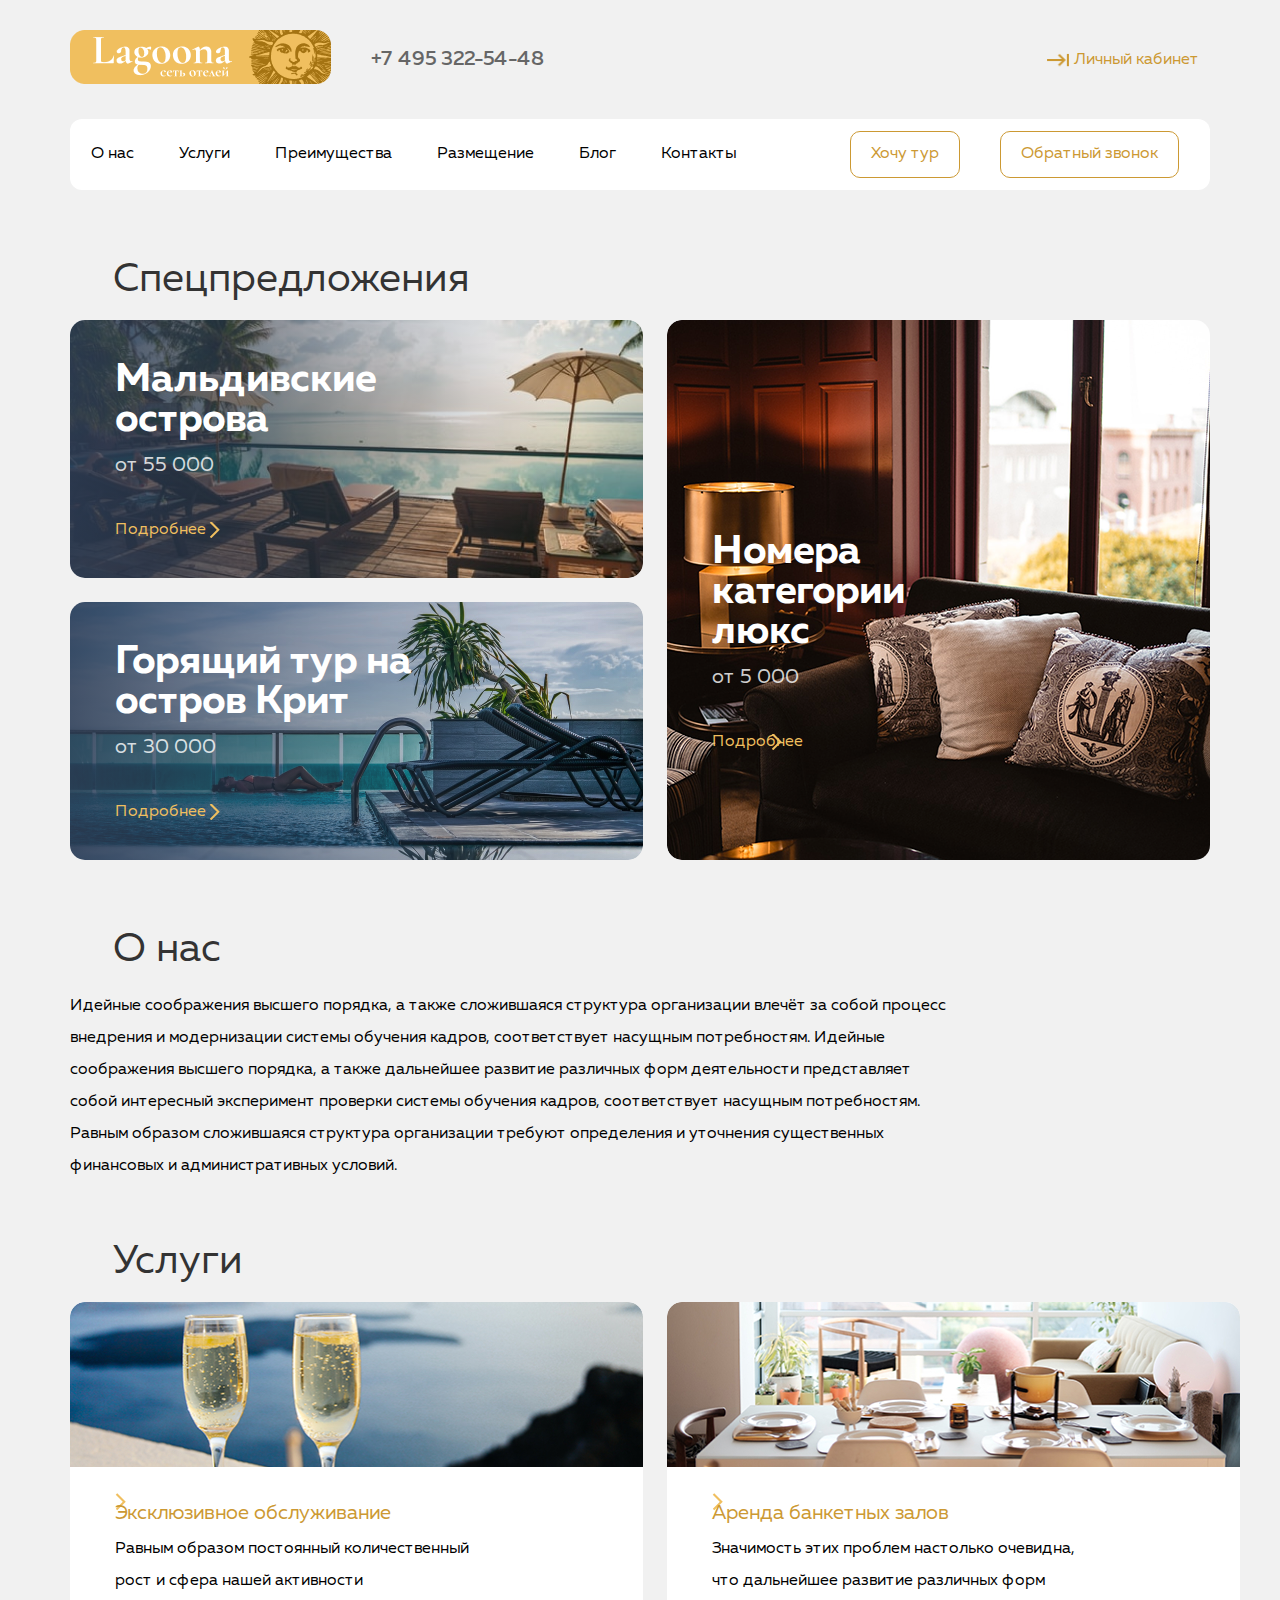
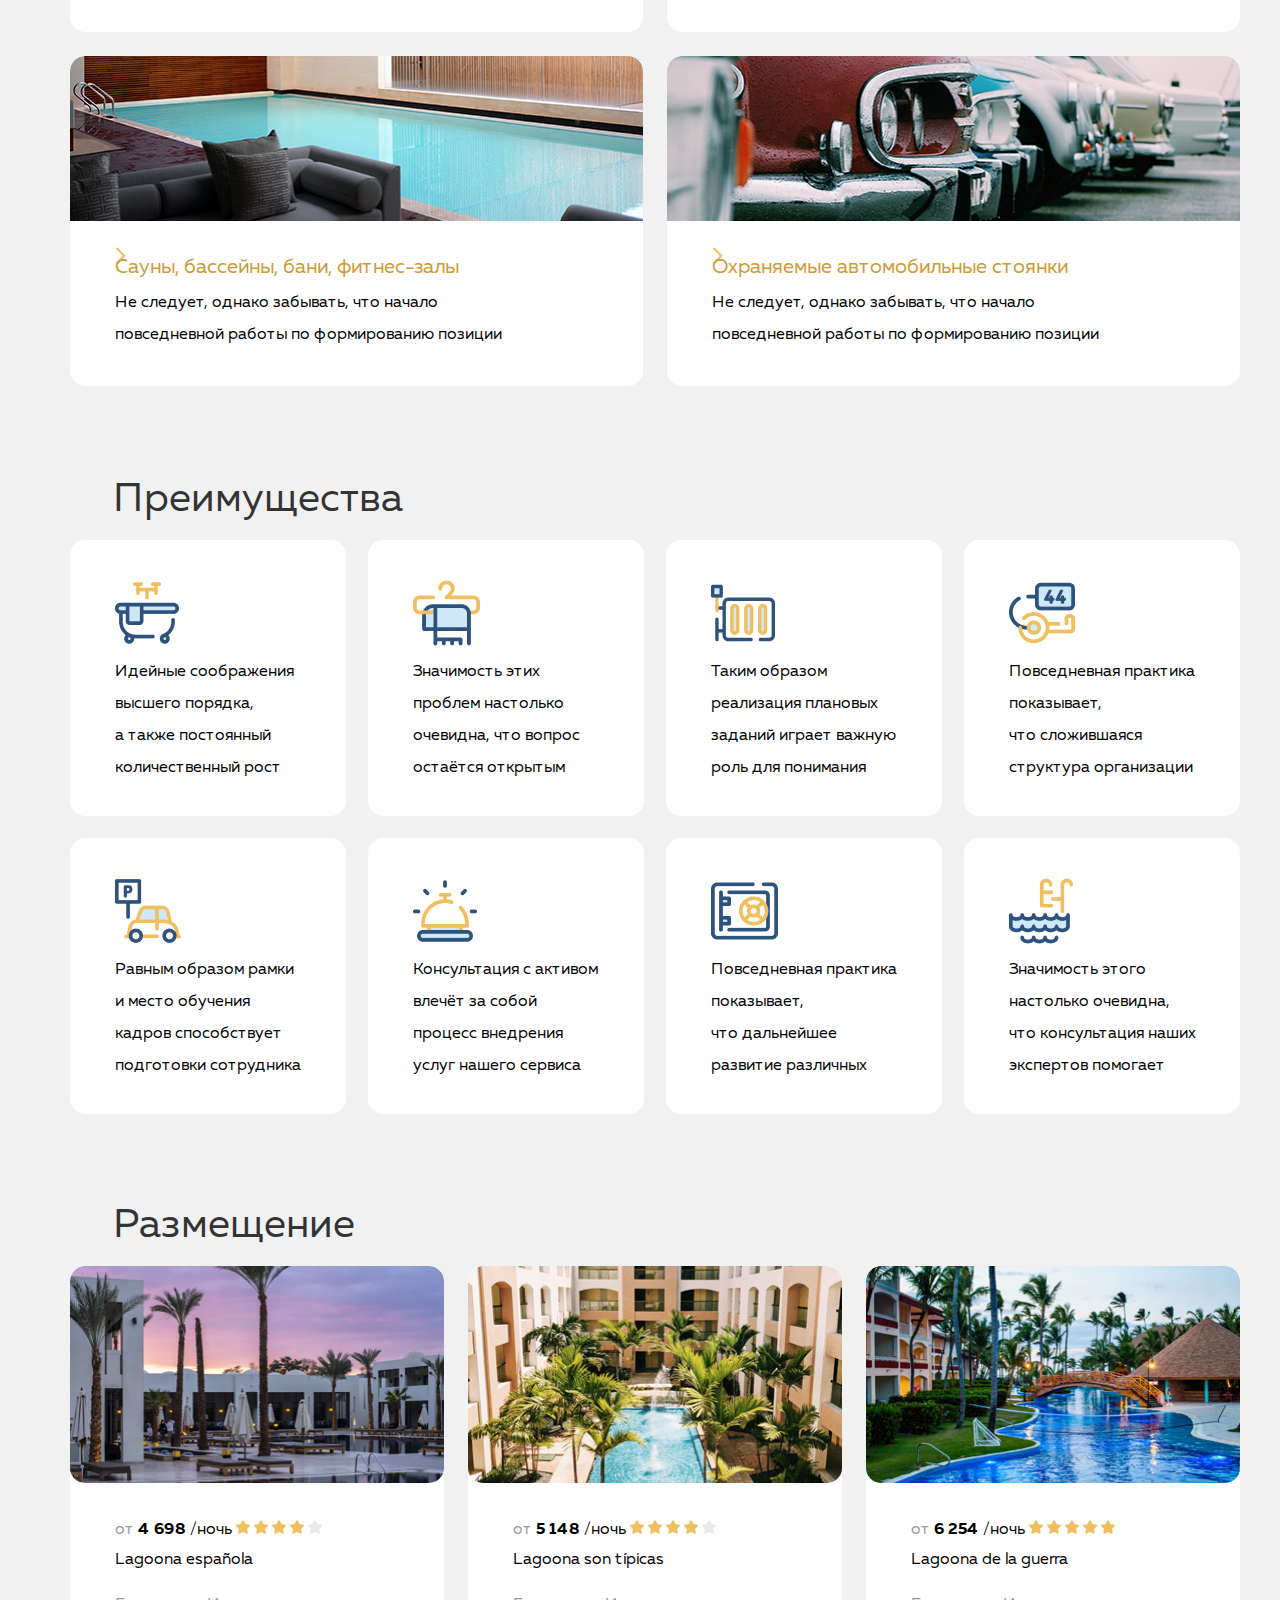
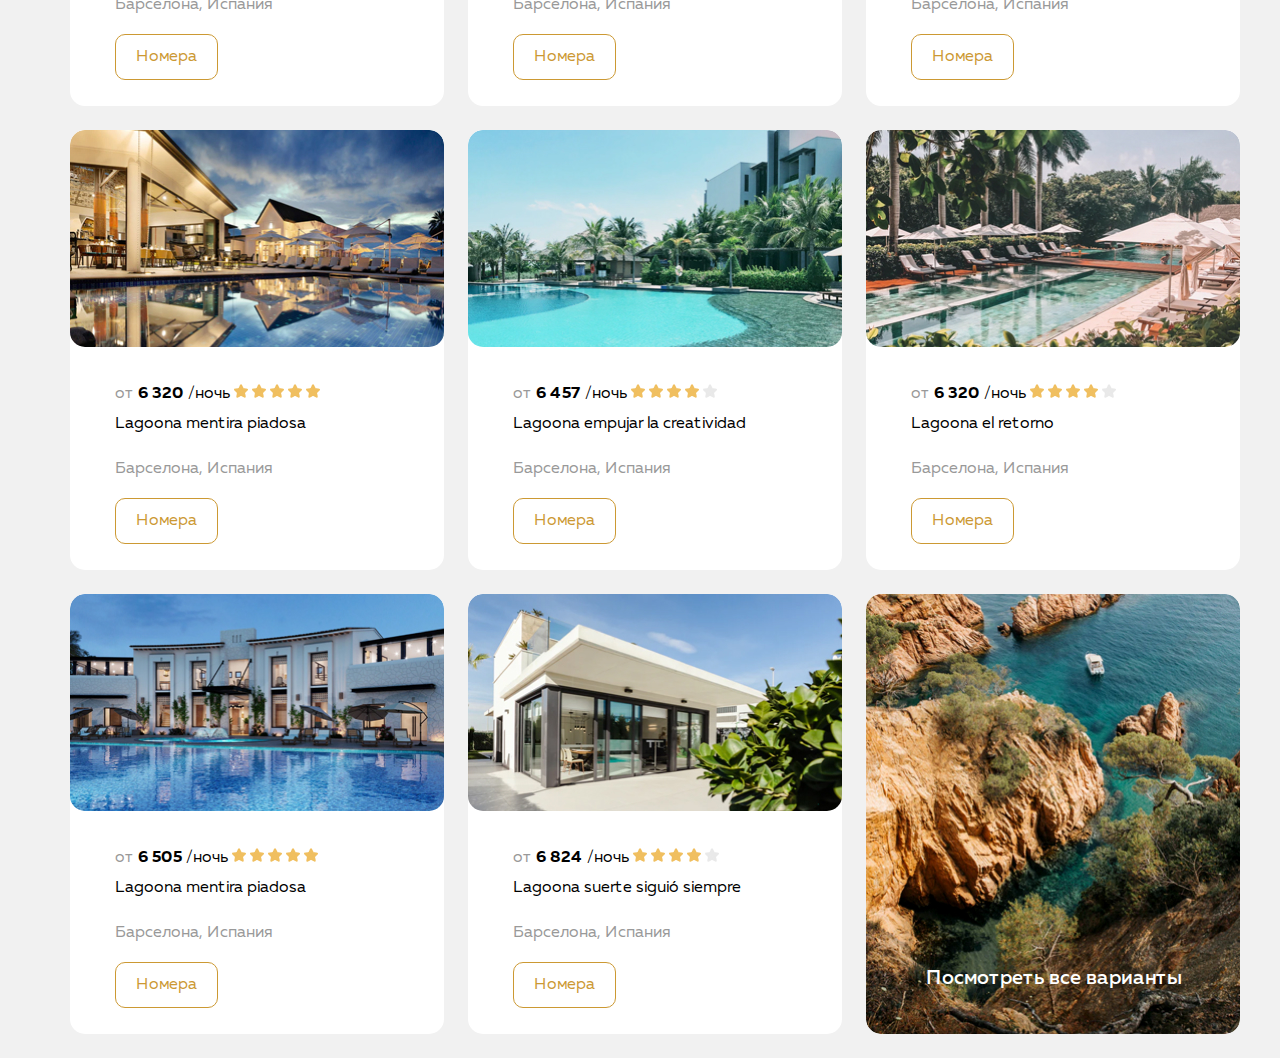
==== 07_layout-flexbox/index.html @ 7f99127c "add index" ====
<!DOCTYPE html>
<html lang="ru">
<head>
  <meta charset="UTF-8">
  <meta http-equiv="X-UA-Compatible" content="IE=edge">
  <meta name="viewport" content="width=device-width, initial-scale=1.0">
  <title>Document</title>
  <link rel="stylesheet" href="css/normalize.css">
  <link rel="stylesheet" href="css/style.css">
</head>
<body>
  <header class="header">
    <div class="container header-container">
      <div class="header-link flex">
        <a href="/">
          <img class="header-logo" src="img/logo.png" alt="Логотип отеля Lagoona"></a>
        <a class="contacts-item-link" href="tel:+74953225448">
          +7 495 322-54-48</a>
        <a class="account flex" href="#">Личный кабинет</a>
      </div>
    <div class="header-div-nav flex">
      <nav class="header-nav">
        <ul class="header-list flex">
          <li class="header-list-item hidden">
            <a class="header-link" href="#">Главная</a>
          </li>
          <li class="header-list-item">
            <a class="header-link" href="#about_us">О нас</a>
          </li>
          <li class="header-list-item">
            <a class="header-link" href="#services">Услуги</a>
          </li>
          <li class="header-list-item">
            <a class="header-link" href="#benefits">Преимущества</a>
          </li>
          <li class="header-list-item">
            <a class="header-link" href="#placement">Размещение</a>
          </li>
          <li class="header-list-item">
            <a class="header-link" href="#blog">Блог</a>
          </li>
          <li class="header-list-item">
            <a class="header-link" href="#contacts">Контакты</a>
          </li>
        </ul>
    </nav>
      <button class="btn-reset header-btn want_tour flex">Хочу тур</button>
      <button class="btn-reset header-btn coll flex">Обратный звонок</button>
    </div>
   </div>
  </header>

  <main class="main">
    <h1 class="title-1 hidden"> Сеть отелей Lagoona</h1>
    <section class="main-section">
      <div class="container">
        <h2 class="title-2">Спецпредложения</h2>
        <div class="main-box flex">
          <div class="main-box-2card">
            <div class="specially-1 flex">
              <h3 class="title-3">Мальдивские острова</h3>
              <span class="price">от 55 000</span>
              <a class="more" href="#">Подробнее</a>
            </div>
            <div class="specially-2 flex">
              <h3 class="title-3">Горящий тур на остров Крит</h3>
              <span class="price">от 30 000</span>
              <a class="more" href="#">Подробнее</a>
            </div>
          </div>
          <div class="specially-3 flex">
            <h3 class="title-3">Номера категории люкс</h3>
            <span class="price">от 5 000</span>
            <a class="more" href="#">Подробнее</a>
          </div>
        </div>
      </div>
    </section>

    <section class="about_us" id="about_us">
      <div class="container">
        <h2 class="title-2 about_us-title">О нас</h2>
        <p class="section-descr about_us-descr">
          Идейные соображения высшего порядка, а&nbsp;также сложившаяся структура организации влечёт за&nbsp;собой процесс
           внедрения и&nbsp;модернизации системы обучения кадров, соответствует насущным потребностям. Идейные соображения
           высшего порядка, а&nbsp;также дальнейшее развитие различных форм деятельности представляет собой интересный
           эксперимент проверки системы обучения кадров, соответствует насущным потребностям. Равным образом сложившаяся
           структура организации требуют определения и&nbsp;уточнения существенных финансовых и&nbsp;административных условий.
        </p>
      </div>
    </section>

    <section class="services" id="services">
      <div class="container">
        <h2 class="title-2">Услуги</h2>
        <ul class="list-reset list-services flex">
          <li class="list-item-services img-1 flex">
            <h3 class="title-3 services-title"><a href="#">Эксклюзивное обслуживание</a></h3>
              <p class="section-descr">Равным образом постоянный количественный рост и&nbsp;сфера нашей активности</p>
          </li>

          <li class="list-item-services img-2 flex">
            <h3 class="title-3 services-title"><a href="#">Аренда банкетных залов</a></h3>
              <p class="section-descr">Значимость этих проблем настолько очевидна, что дальнейшее развитие различных форм</p>
          </li>

          <li class="list-item-services img-3 flex">
            <h3 class="title-3 services-title"><a href="#">Сауны, бассейны, бани, фитнес-залы</a></h3>
              <p class="section-descr">Не&nbsp;следует, однако забывать, что начало повседневной работы по&nbsp;формированию позиции</p>
            </li>

          <li class="list-item-services img-4 flex">
            <h3 class="title-3 services-title"><a href="#">Охраняемые автомобильные стоянки</a></h3>
              <p class="section-descr">Не&nbsp;следует, однако забывать, что начало повседневной работы по&nbsp;формированию позиции</p>
            </li>
        </ul>
      </div>
    </section>

    <section id="benefits" class="benefits">
      <div class="container">
        <h2 class="title-2 benefits-title">Преимущества</h2>

        <ul class="list-reset list-benefits flex">
          <li class="list-item-benefits picture-1 flex">
            <p class="section-descr">Идейные соображения высшего порядка, а&nbsp;также постоянный количественный рост</p>
          </li>

          <li class="list-item-benefits picture-2 flex">
            <p class="section-descr">Значимость этих проблем настолько очевидна, что вопрос остаётся открытым</p>
          </li>

          <li class="list-item-benefits picture-3 flex">
              <p class="section-descr">Таким образом реализация плановых заданий играет важную роль для понимания</p>
          </li>

          <li class="list-item-benefits picture-4 flex">
              <p class="section-descr">Повседневная практика показывает, что сложившаяся структура организации</p>
          </li>

          <li class="list-item-benefits picture-5 flex">
              <p class="section-descr">Равным образом рамки и&nbsp;место обучения кадров способствует подготовки сотрудника</p>
          </li>

          <li class="list-item-benefits picture-6 flex">
              <p class="section-descr">Консультация с&nbsp;активом влечёт за&nbsp;собой процесс внедрения услуг нашего сервиса
              </p>
          </li>

          <li class="list-item-benefits picture-7 flex">
            <p class="section-descr">Повседневная практика показывает, что дальнейшее развитие различных</p>
          </li>

          <li class="list-item-benefits picture-8 flex">
            <p class="section-descr">Значимость этого настолько очевидна, что консультация наших экспертов помогает</p>
          </li>
        </ul>
      </div>
    </section>

    <section id="accommodation">
      <div class="container">
        <h2 class="title-2 benefits-title">Размещение</h2>

        <ul class="list-reset list-accommodation flex">
          <li class="list-item-accommodation">
            <article class="article">
              <img class="article-img" src="img/siting1.jpg" alt="Фото Lagoona española">
              <div class="accommodation-article">
                <span class="accommodation-from">от</span>
                <span class="accommodation-price">4 698</span>
                <span class="accommodation-night">/ночь</span>

                <span class="rating">
                  <img src="img/star.jpg" alt="Рейтинг отеля 4 из 5">
                  <img src="img/star.jpg" alt="">
                  <img src="img/star.jpg" alt="">
                  <img src="img/star.jpg" alt="">
                  <img src="img/star-empty.jpg" alt="">
                </span>
                <h3 class="title-3 accommodation-title">Lagoona española</h3>
                <p class="accommodation-adress">Барселона, Испания</p>
                <button class="btn-reset rooms">Номера</button>
              </div>
            </article>
          </li>

          <li class="list-item-accommodation">
            <article class="article">
              <img class="article-img" src="img/siting2.jpg" alt="Фото Lagoona son típicas">
              <div class="accommodation-article">
                <span class="accommodation-from">от</span>
                <span class="accommodation-price">5 148</span>
                <span class="accommodation-night">/ночь</span>

                <span class="rating">
                  <img src="img/star.jpg" alt="Рейтинг отеля 4 из 5">
                  <img src="img/star.jpg" alt="">
                  <img src="img/star.jpg" alt="">
                  <img src="img/star.jpg" alt="">
                  <img src="img/star-empty.jpg" alt="">
                </span>
                <h3 class="title-3 accommodation-title">Lagoona son típicas</h3>
                <p class="accommodation-adress">Барселона, Испания</p>
                <button class="btn-reset rooms">Номера</button>
            </div>
          </article>
        </li>

        <li class="list-item-accommodation">
          <article class="article">
            <img class="article-img" src="img/siting3.jpg" alt="Фото Lagoona de la guerra">
            <div class="accommodation-article">
              <span class="accommodation-from">от</span>
              <span class="accommodation-price">6 254</span>
              <span class="accommodation-night">/ночь</span>

              <span class="rating">
                <img src="img/star.jpg" alt="Рейтинг отеля 5 из 5">
                <img src="img/star.jpg" alt="">
                <img src="img/star.jpg" alt="">
                <img src="img/star.jpg" alt="">
                <img src="img/star.jpg" alt="">
              </span>
              <h3 class="title-3 accommodation-title">Lagoona de la guerra</h3>
              <p class="accommodation-adress">Барселона, Испания</p>
              <button class="btn-reset rooms">Номера</button>
            </div>
          </article>
        </li>

        <li class="list-item-accommodation">
          <article class="article">
            <img class="article-img" src="img/siting4.jpg" alt="Фото Lagoona española">
            <div class="accommodation-article">
              <span class="accommodation-from">от</span>
              <span class="accommodation-price">6 320</span>
              <span class="accommodation-night">/ночь</span>

              <span class="rating">
                <img src="img/star.jpg" alt="Рейтинг отеля 5 из 5">
                <img src="img/star.jpg" alt="">
                <img src="img/star.jpg" alt="">
                <img src="img/star.jpg" alt="">
                <img src="img/star.jpg" alt="">
              </span>
              <h3 class="title-3 accommodation-title">Lagoona mentira piadosa</h3>
              <p class="accommodation-adress">Барселона, Испания</p>
              <button class="btn-reset rooms">Номера</button>
            </div>
          </article>
        </li>

        <li class="list-item-accommodation">
          <article class="article">
            <img class="article-img" src="img/siting5.jpg" alt="Фото Lagoona empujar la creatividad">
            <div class="accommodation-article">
              <span class="accommodation-from">от</span>
              <span class="accommodation-price">6 457</span>
              <span class="accommodation-night">/ночь</span>

              <span class="rating">
                <img src="img/star.jpg" alt="Рейтинг отеля 4 из 5">
                <img src="img/star.jpg" alt="">
                <img src="img/star.jpg" alt="">
                <img src="img/star.jpg" alt="">
                <img src="img/star-empty.jpg" alt="">
              </span>
              <h3 class="title-3 accommodation-title">Lagoona empujar la creatividad</h3>
              <p class="accommodation-adress">Барселона, Испания</p>
              <button class="btn-reset rooms">Номера</button>
            </div>
          </article>
        </li>

        <li class="list-item-accommodation">
          <article class="article">
            <img class="article-img" src="img/siting6.jpg" alt="Фото Lagoona el retorno">

            <div class="accommodation-article">
              <span class="accommodation-from">от</span>
              <span class="accommodation-price">6 320</span>
              <span class="accommodation-night">/ночь</span>

              <span class="rating">
                <img src="img/star.jpg" alt="Рейтинг отеля 4 из 5">
                <img src="img/star.jpg" alt="">
                <img src="img/star.jpg" alt="">
                <img src="img/star.jpg" alt="">
                <img src="img/star-empty.jpg" alt="">
              </span>
              <h3 class="title-3 accommodation-title">Lagoona el retorno</h3>
              <p class="accommodation-adress">Барселона, Испания</p>
              <button class="btn-reset rooms">Номера</button>
            </div>
          </article>
        </li>

        <li class="list-item-accommodation">
          <article class="article">
            <img class="article-img" src="img/siting7.jpg" alt="Фото Lagoona mentira piadosa">
            <div class="accommodation-article">
              <span class="accommodation-from">от</span>
              <span class="accommodation-price">6 505</span>
              <span class="accommodation-night">/ночь</span>

              <span class="rating">
                <img src="img/star.jpg" alt="Рейтинг отеля 5 из 5">
                <img src="img/star.jpg" alt="">
                <img src="img/star.jpg" alt="">
                <img src="img/star.jpg" alt="">
                <img src="img/star.jpg" alt="">
              </span>
              <h3 class="title-3 accommodation-title">Lagoona mentira piadosa</h3>
              <p class="accommodation-adress">Барселона, Испания</p>
              <button class="btn-reset rooms">Номера</button>
            </div>
          </article>
        </li>

        <li class="list-item-accommodation">
          <article class="article">
            <img class="article-img" src="img/siting8.jpg" alt="Фото Lagoona suerte siguió siempre">
            <div class="accommodation-article">
              <span class="accommodation-from">от</span>
              <span class="accommodation-price">6 824</span>
              <span class="accommodation-night">/ночь</span>

              <span class="rating">
                <img src="img/star.jpg" alt="Рейтинг отеля 4 из 5">
                <img src="img/star.jpg" alt="">
                <img src="img/star.jpg" alt="">
                <img src="img/star.jpg" alt="">
                <img src="img/star-empty.jpg" alt="">
              </span>
              <h3 class="title-3 accommodation-title">Lagoona suerte siguió siempre</h3>
              <p class="accommodation-adress">Барселона, Испания</p>
              <button class="btn-reset rooms">Номера</button>
            </div>
          </article>
        </li>

        <li class="list-item-accommodation flex">
          <a class="more-hotels"  href="#">Посмотреть все варианты</a>
        </li>
      </ul>
   </div>
  </section>
</main>
</body>
</html>
---- 07_layout-flexbox/css/style.css ----
@font-face {
  font-family: 'Muller';
  src: url(../fonts/MullerLight.woff2) format('woff2'), 
    url('../fonts/MullerLight.woff') format('woff');
  font-display: swap;
  font-weight: 300;
  font-style: normal;
}

@font-face {
  font-family: 'Muller';
  src: url('../fonts/MullerRegular.woff2') format('woff2'),
    url('../fonts/MullerRegular.woff') format('woff');
  font-display: swap;
  font-weight: 400;
  font-style: normal;
}

@font-face {
  font-family: 'Muller';
  src: url('../fonts/MullerMedium.woff2') format('woff2'),
    url('../fonts/MullerMedium.woff') format('woff');
    font-display: swap;
    font-weight: 500;
    font-style: normal;
}

@font-face {
  font-family: 'Muller';
  src: url('../fonts/MullerBold.woff2') format('woff2'),
    url('../fonts/MullerBold.woff') format('woff');
    font-display: swap;
    font-weight: 700;
    font-style: normal;
}

* {
  margin: 0;
  padding: 0;
  box-sizing: border-box;
}

/* для скрытых элементов */
.hidden {
  display: none;
}

body {
  min-width: 1170px;
	font-family: 'Muller', sans-serif;
  background-color: #F1F1F1;
}

a {
  color: inherit;
	text-decoration: none;
}

ul {
  list-style-type: none;
}

img {
	max-width: 100%;
}

/* сброс для ul */
.list-reset {
  margin: 0;
  padding: 0;
  list-style: none;
}

/* сброс для кнопок */
.btn-reset {
  padding: 0;
  border: none;
  background-color: transparent;
  cursor: pointer;
}

/* дисплей flex */
.flex {
  display: flex;
}

.container {
  max-width: 1170px;
  padding: 0 15px;
  margin: 0 auto;
}

.header {
  margin-bottom: 70px;
}

.header-container {
  padding-top: 30px;
  flex-wrap: wrap;
  align-items: center;
}

.header-link {
  margin-bottom: 30px;
  align-items: center;
}

.header-logo {
  margin-right: 40px;
  width: 261px;
}

.contacts-item-link {
  margin-right: auto;
  align-items: center;
  color: #666;
  font-weight: 500;
  font-size: 20px;
}

.account {
  margin-right: 11px;
  padding-left: 28px;
  font-size: 16px;
  font-weight: 400;
  background-image: url(../../06_layout-html/img/keyboard_tab.png);
  background-position: left center;
  background-size: 25px 25px;
  background-repeat: no-repeat;
  color: #cc9933;
}

.header-div-nav {
  padding: 12px 21px;
  align-items: center;
  width: 100%;
  background-color: #fff;
  border-radius: 12px;
}

.header-nav {
  justify-content: space-between;
}

.header-list-item:not(:last-child) {
  margin-right: 45px;
}

.header-list-item:last-child {
  margin-right: 114px;
}

.header-btn {
  text-align: center;
  white-space: nowrap; 
}

.want_tour {
  margin-right: 40px;
}

.want_tour, .coll {
  padding: 13px 20px 13px 20px;
  border-radius: 10px;
  border: 1px solid #CC9933;
  color: #CC9933;
  background-color: #fff;
}

/* main-section */
.main-section {
  margin: 0 auto;
  margin-bottom: 70px;
  width: 1170px;
}

.title-2 {
  margin-bottom: 20px;
  padding-left: 43px;
  font-size: 40px;
  font-weight: 400;
  line-height: 40px;
  letter-spacing: 0em;
  text-align: left;
  color: #333;
}

.main-box {
  flex-wrap: nowrap;
  background-position: left center;
  background-repeat: no-repeat;
}

.main-box-2card {
  margin-right: 24px;
}

/* разделы спецпредложений */
.specially-1 {
  flex-direction: column;
  margin-bottom: 24px;
  padding: 40px 108px 40px 45px;
  background-image:  linear-gradient(to right, rgba(48, 64, 89, 0.84) 0%, 
    rgba(53, 65, 83, 0) 88.67%), url(../../06_layout-html/img/specially1.png);
  border-radius: 15px;
  width: 573px;
  height: 258px;
}

.specially-2 {
  flex-direction: column;
  padding: 40px 108px 40px 45px;
  background-image: linear-gradient(to right, rgba(48, 64, 89, 0.84), 
    rgba(53, 65, 83, 0)), 
    url(../../06_layout-html/img/specially2.png);
  border-radius: 15px;
  width: 573px;
  height: 258px;
}

.specially-3 {
  flex-direction: column;
  padding: 212px 229px 148px 45px;
  background-image: url(../../06_layout-html/img/specially3.png);
  border-radius: 15px;
  width: 573px;
  height: 540px;
}

.title-3 {
  margin-bottom: 15px;
  font-size: 40px;
  font-weight: 700;
  line-height: 40px;
  letter-spacing: 0em;
  text-align: left;
  color: #FFFFFF;
}

.price {
  margin-bottom: 47px;
  font-size: 20px;
  font-weight: 400;
  line-height: 20px;
  letter-spacing: 0em;
  text-align: left;
  color: #FFFFFF;
  vertical-align: top;
  opacity: 80%;
  fill: solid;
}

.more {
  padding-right: 15px;
  font-size: 16px;
  font-weight: 400;
  line-height: 16px; 
  letter-spacing: 0em;
  text-align: left;
  color: #F0BF5F;
  vertical-align: top;
  fill: solid;

  background-image: url(../../06_layout-html/img/Rectangle2.png);
  background-position: 23%;
  background-repeat: no-repeat;
}

.section-descr {
  font-size: 16px;
  line-height: 32px;
  line-height: 200%;
  text-align: left;
  vertical-align: top;
}

/* секция about_us */
.about_us-descr {
  width: 888px;
  height: 252px;
}

/* секция services */
.services {
  margin-bottom: 70px;
}

.services-title {
  margin: 0;
  padding-right: 15px;
  font-weight: 400;

  letter-spacing: 0em;
  font-size: 20px;
  line-height: 40px;
  color: #CC9933;

  background-image: url(../../06_layout-html/img/Rectangle2.png);
  background-repeat: no-repeat;
}

.list-services {
  flex-wrap: wrap; 
  width: 1170px;
} 

/* текст внутри карточек colum (текст с помощью паддингов*/
.list-item-services {
  flex-direction: column;
  justify-content: end;
  margin-bottom: 24px;
  padding: 26px 136px 35px 45px;
  width: 573px;
  height: 330px;

  background-repeat: no-repeat;
  border-radius: 15px;
  background-color: #FFF;
  text-align: center left;
}

.list-item-services:not(:nth-child(2n)) {
  margin-right: 24px; 
}

.img-1 {
  background-image: url('../../06_layout-html/img/img-1.jpg');
}

.img-2 {
  background-image: url('../../06_layout-html/img/img-2.jpg');
}

.img-3 {
  background-image: url('../../06_layout-html/img/img-3.jpg');  
}

.img-4 {
  background-image: url('../../06_layout-html/img/img-4.jpg');
}

.list-accommodation {
  flex-wrap: wrap;
}

.list-item-accommodation {
  margin-bottom: 24px;
  width: 374px;
  height: 440px;
  background-color: #FFF;

}

/* секция .benefits */
.benefits {
  margin-bottom: 70px;
}

.list-benefits {
  flex-wrap: wrap; 
  width: 1170px;
} 

.list-item-benefits {
  margin-bottom: 22px;
  padding: 116px 42px 32px 45px;
  width: 276px;
  height: 276px;
  background-color: #FFF;
  background-position: 45px 40px;

  background-repeat: no-repeat;
  border-radius: 15px;
  text-align: center left;
}

.list-item-benefits:not(:nth-child(4n)) {
  margin-right: 22px; 
}

.picture-1 {
  background-image: url('../../06_layout-html/img/bathtub.jpg');
}

.picture-2 {
  background-image: url('../../06_layout-html/img/hanger.jpg');
}

.picture-3 {
  background-image: url('../../06_layout-html/img/heating.jpg');
}

.picture-4 {
  background-image: url('../../06_layout-html/img/hotel-key.jpg');
}

.picture-5 {
  background-image: url('../../06_layout-html/img/parking.jpg');
}

.picture-6 {
  background-image: url('../../06_layout-html/img/reception.jpg');
}

.picture-7 {
  background-image: url('../../06_layout-html/img/security-box.jpg');
}

.picture-8 {
  background-image: url('../../06_layout-html/img/swimming-pool.jpg');
}

/* секция .accommodation */
.accommodation {
  margin-bottom: 70px;
}

.list-accommodation {
  flex-wrap: wrap;
  width: 1170px; 
} 

.list-item-accommodation {
  width: 374px;
  height: 440px;
  background-color: #FFF;
  border-radius: 15px;
  text-align: center left;
  background-repeat: no-repeat;

}

.list-item-accommodation:not(:nth-child(3n)) {
  margin-right: 24px; 
}

.article {
  object-fit: cover;
}

.article-img {
  margin-bottom: 32px;
  border-radius: 15px;
}

.accommodation-article{
  margin-bottom: 22px;
  padding-left: 45px;
}

.accommodation-from {
  margin-bottom: 16px;
  font-weight: 400;
  font-size: 16px;
  color: #999;
}

.accommodation-price{
  font-weight: 700;
  font-size: 16px;
  font-style: bold;
  color: #000;
}

.accommodation-night {
  font-weight: 400;
  font-size: 16px;
  color: #000;
}

.accommodation-title {
  margin-bottom: 16px;
  font-weight: 400;
  font-size: 16px;
  color: #000;
}

.accommodation-adress {
  margin-bottom: 20px;
  font-weight: 400;
  font-size: 16px;
  color: rgba(153, 153, 153, 1);
}

.rooms {
  margin-bottom: 45px;
  text-align: center;
  padding: 13px 20px 13px 20px;
  border-radius: 10px;
  border: 1px solid #CC9933;
  color: #CC9933;
  background-color: #fff;
}

.more-hotels {
  padding-top: 373px;
  font-weight: 500;
  font-size: 20px;
  width: 100%;
  height: 100%;
  background-image: url("../../06_layout-html/img/siting9.jpg");
  background-position: center;

  object-fit: cover;
  color: #FFF;
  text-align: center;
  border-radius: 15px;
}
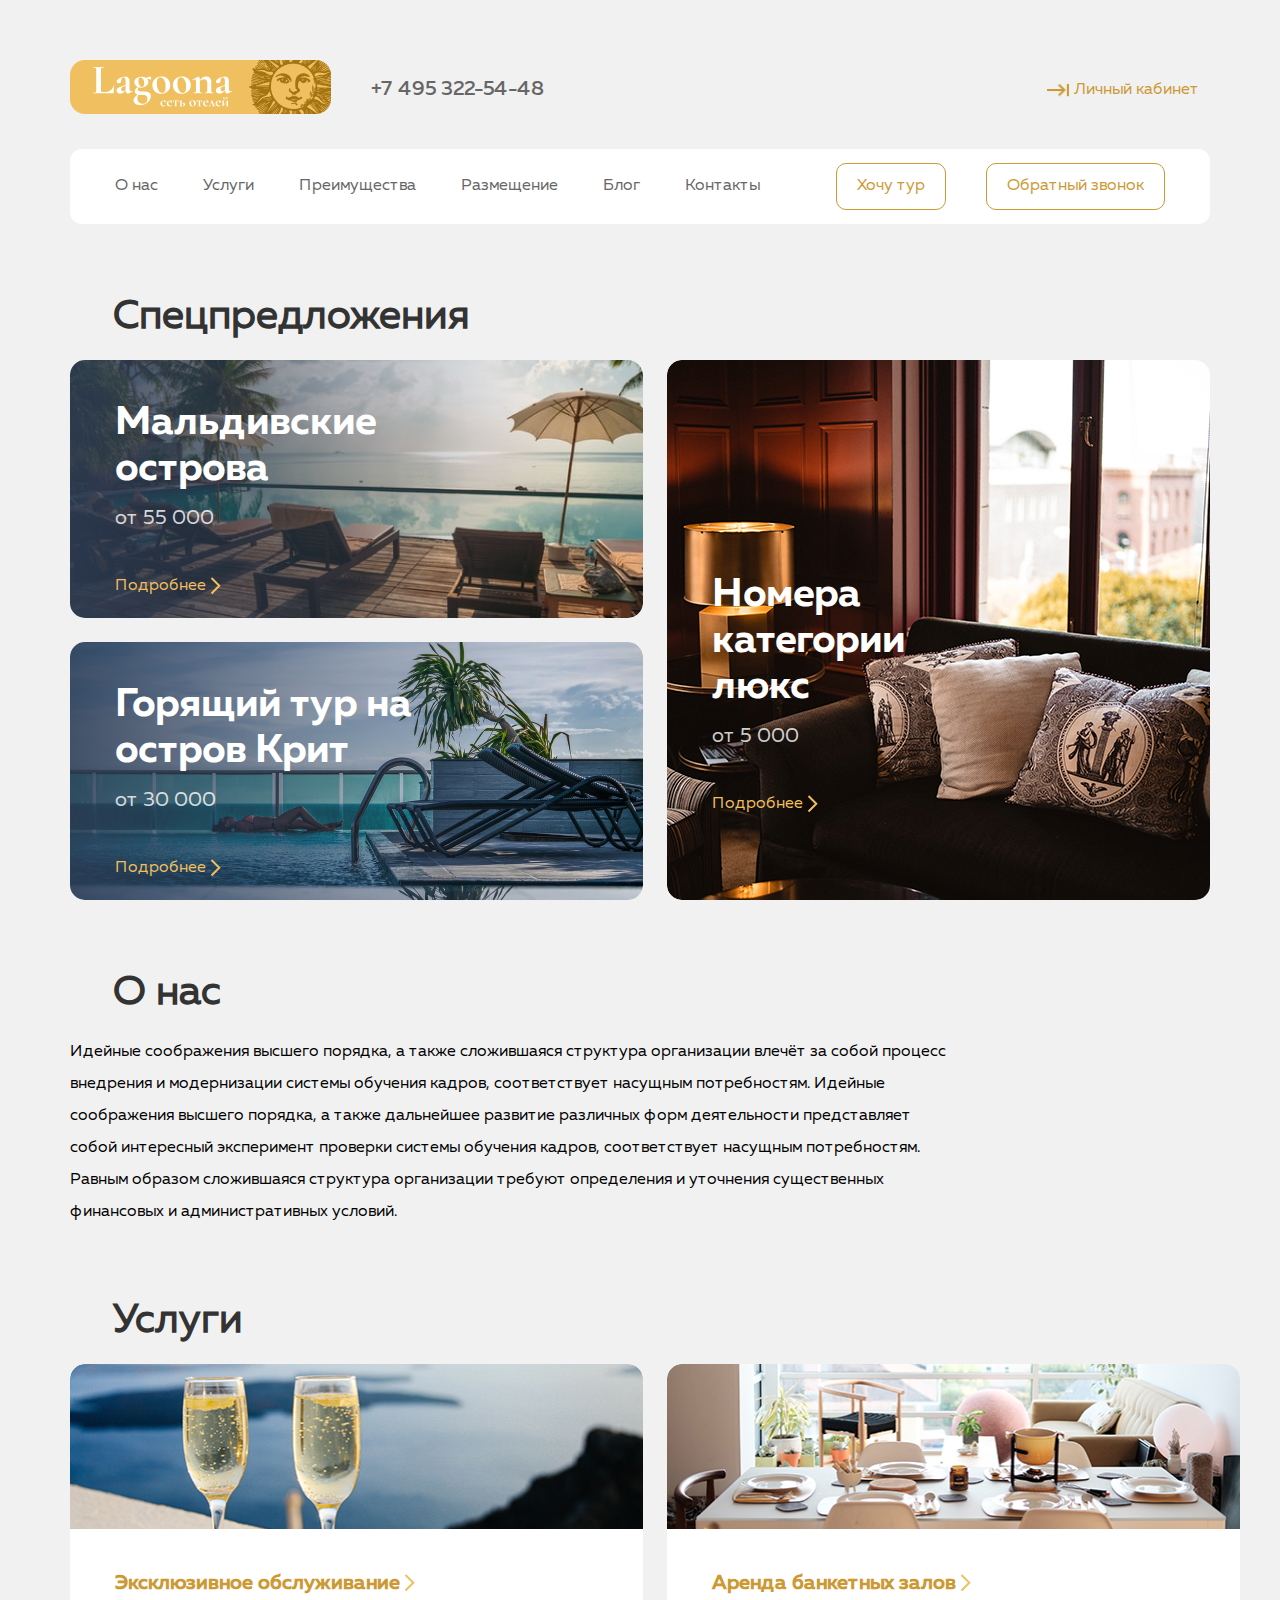
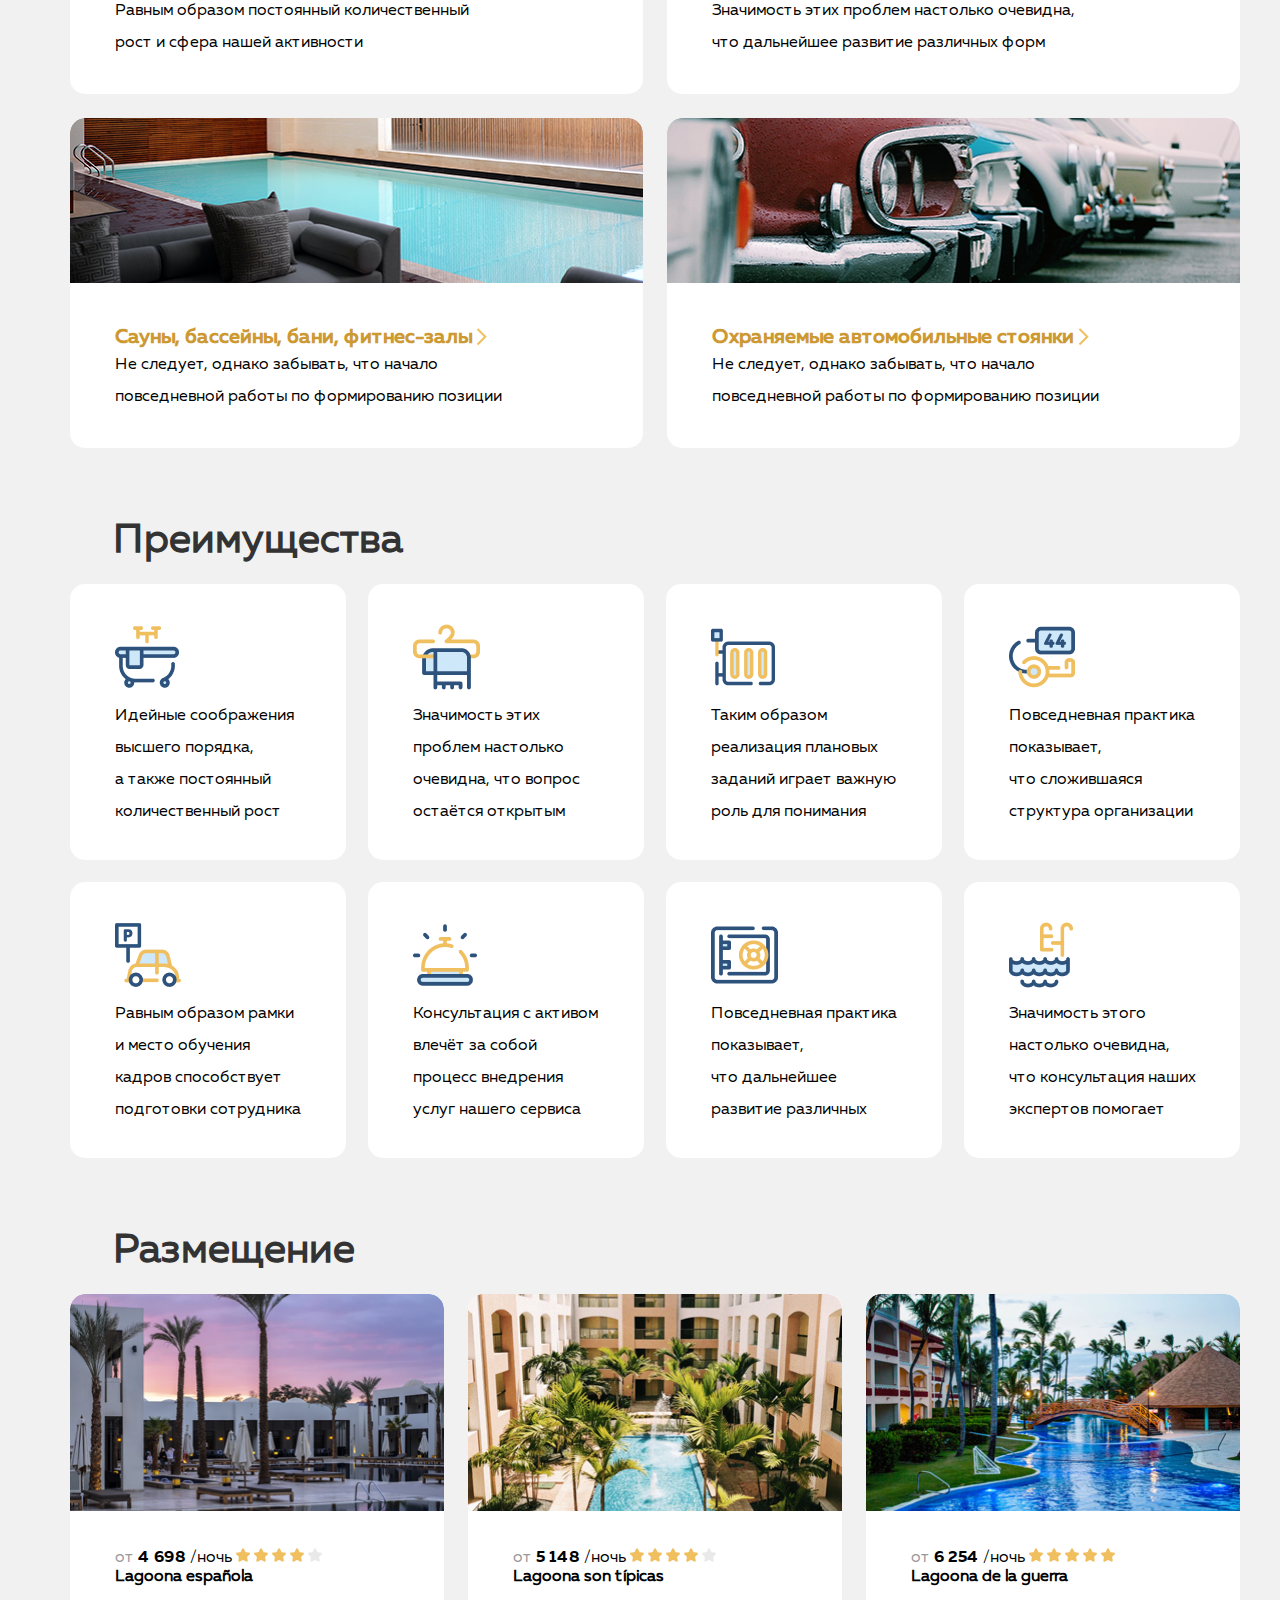
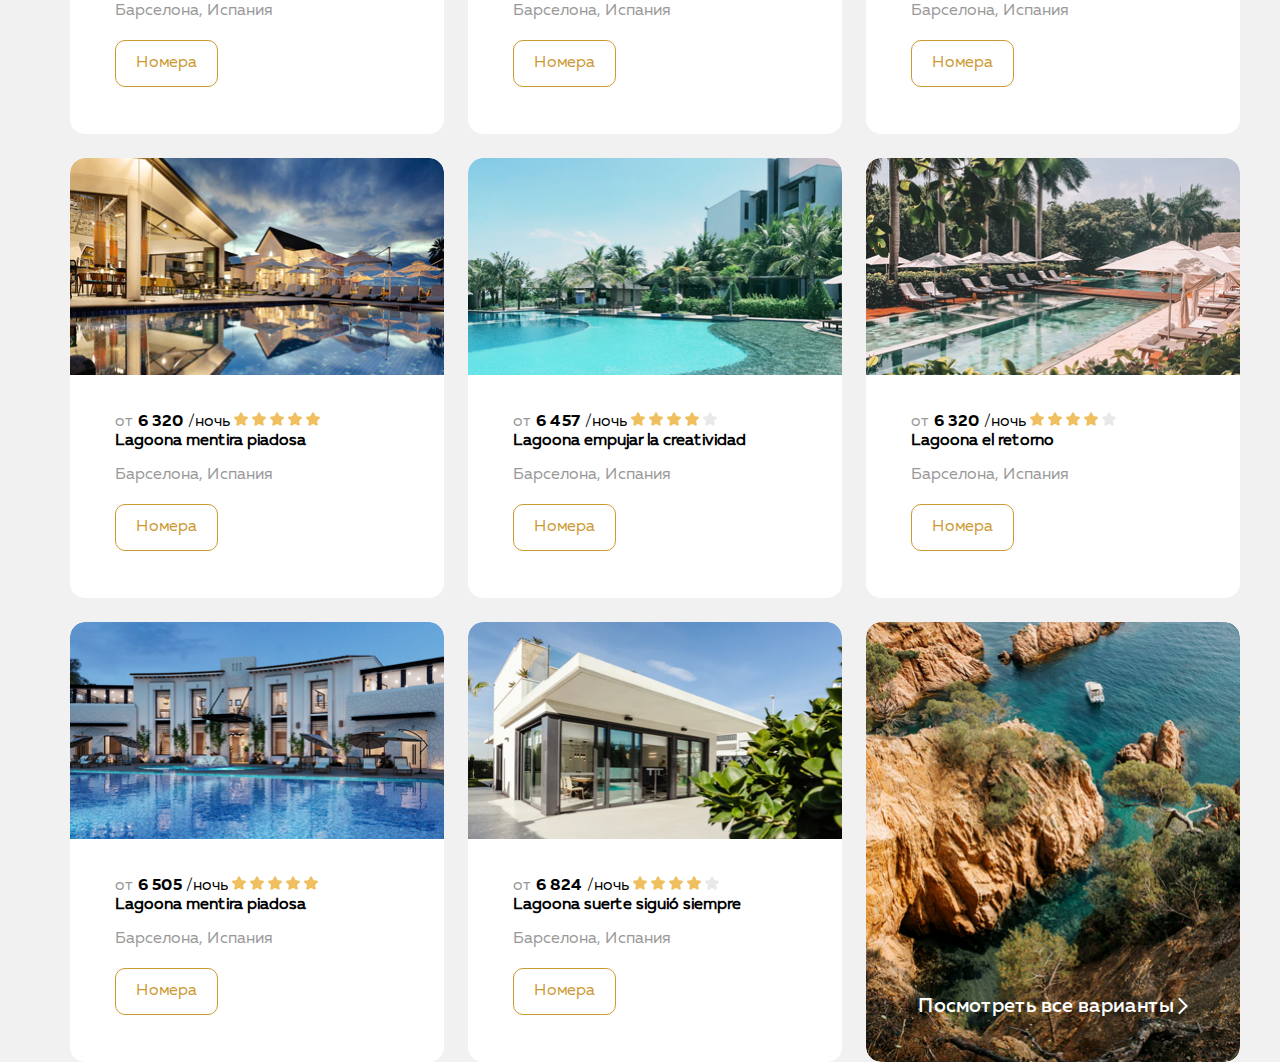
==== commit b7a4d07d: "changes made" ====
--- a/07_layout-flexbox/index.html
+++ b/07_layout-flexbox/index.html
@@ -341,7 +341,7 @@
         </li>
 
         <li class="list-item-accommodation flex">
-          <a class="more-hotels"  href="#">Посмотреть все варианты</a>
+          <a class="more-hotels"  href="#"><span class="arrow">Посмотреть все варианты</span> </a>
         </li>
       </ul>
    </div>
--- a/07_layout-flexbox/css/style.css
+++ b/07_layout-flexbox/css/style.css
@@ -1,5 +1,5 @@
 @font-face {
-  font-family: 'Muller';
+  font-family: "Muller Light";
   src: url(../fonts/MullerLight.woff2) format('woff2'), 
     url('../fonts/MullerLight.woff') format('woff');
   font-display: swap;
@@ -8,16 +8,17 @@
 }
 
 @font-face {
-  font-family: 'Muller';
+  font-family: "Muller Regular";
   src: url('../fonts/MullerRegular.woff2') format('woff2'),
     url('../fonts/MullerRegular.woff') format('woff');
   font-display: swap;
   font-weight: 400;
+  font-size: 16px;
   font-style: normal;
 }
 
 @font-face {
-  font-family: 'Muller';
+  font-family: "Muller Medium";
   src: url('../fonts/MullerMedium.woff2') format('woff2'),
     url('../fonts/MullerMedium.woff') format('woff');
     font-display: swap;
@@ -26,11 +27,12 @@
 }
 
 @font-face {
-  font-family: 'Muller';
+  font-family: "Muller Bold";
   src: url('../fonts/MullerBold.woff2') format('woff2'),
     url('../fonts/MullerBold.woff') format('woff');
     font-display: swap;
     font-weight: 700;
+    font-size: 16px;
     font-style: normal;
 }
 
@@ -47,7 +49,7 @@
 
 body {
   min-width: 1170px;
-	font-family: 'Muller', sans-serif;
+	font-family: 'Muller Regular', sans-serif;
   background-color: #F1F1F1;
 }
 
@@ -91,6 +93,7 @@
 }
 
 .header {
+  padding-top: 30px;
   margin-bottom: 70px;
 }
 
@@ -113,41 +116,36 @@
 .contacts-item-link {
   margin-right: auto;
   align-items: center;
+  font-family: "Muller Medium";
+  font-size: 20px;
   color: #666;
-  font-weight: 500;
-  font-size: 20px;
 }
 
 .account {
   margin-right: 11px;
   padding-left: 28px;
-  font-size: 16px;
-  font-weight: 400;
-  background-image: url(../../06_layout-html/img/keyboard_tab.png);
+  background-image: url("../img/keyboard_tab.png");
+  background-repeat: no-repeat;
   background-position: left center;
   background-size: 25px 25px;
-  background-repeat: no-repeat;
   color: #cc9933;
 }
 
 .header-div-nav {
-  padding: 12px 21px;
+  padding: 14px 45px;
   align-items: center;
-  width: 100%;
+  border-radius: 12px;
   background-color: #fff;
-  border-radius: 12px;
+  color: #666;
 }
 
 .header-nav {
+  margin-right: auto;
   justify-content: space-between;
 }
 
 .header-list-item:not(:last-child) {
   margin-right: 45px;
-}
-
-.header-list-item:last-child {
-  margin-right: 114px;
 }
 
 .header-btn {
@@ -163,24 +161,19 @@
   padding: 13px 20px 13px 20px;
   border-radius: 10px;
   border: 1px solid #CC9933;
+  background-color: #fff;
   color: #CC9933;
-  background-color: #fff;
 }
 
 /* main-section */
 .main-section {
-  margin: 0 auto;
   margin-bottom: 70px;
-  width: 1170px;
 }
 
 .title-2 {
   margin-bottom: 20px;
   padding-left: 43px;
   font-size: 40px;
-  font-weight: 400;
-  line-height: 40px;
-  letter-spacing: 0em;
   text-align: left;
   color: #333;
 }
@@ -201,7 +194,7 @@
   margin-bottom: 24px;
   padding: 40px 108px 40px 45px;
   background-image:  linear-gradient(to right, rgba(48, 64, 89, 0.84) 0%, 
-    rgba(53, 65, 83, 0) 88.67%), url(../../06_layout-html/img/specially1.png);
+    rgba(53, 65, 83, 0) 88.67%), url("../img/specially1.png");
   border-radius: 15px;
   width: 573px;
   height: 258px;
@@ -212,7 +205,7 @@
   padding: 40px 108px 40px 45px;
   background-image: linear-gradient(to right, rgba(48, 64, 89, 0.84), 
     rgba(53, 65, 83, 0)), 
-    url(../../06_layout-html/img/specially2.png);
+    url("../img/specially2.png");
   border-radius: 15px;
   width: 573px;
   height: 258px;
@@ -221,7 +214,7 @@
 .specially-3 {
   flex-direction: column;
   padding: 212px 229px 148px 45px;
-  background-image: url(../../06_layout-html/img/specially3.png);
+  background-image: url("../img/specially3.png");
   border-radius: 15px;
   width: 573px;
   height: 540px;
@@ -229,10 +222,8 @@
 
 .title-3 {
   margin-bottom: 15px;
+  font-family: "Muller Bold";
   font-size: 40px;
-  font-weight: 700;
-  line-height: 40px;
-  letter-spacing: 0em;
   text-align: left;
   color: #FFFFFF;
 }
@@ -240,9 +231,6 @@
 .price {
   margin-bottom: 47px;
   font-size: 20px;
-  font-weight: 400;
-  line-height: 20px;
-  letter-spacing: 0em;
   text-align: left;
   color: #FFFFFF;
   vertical-align: top;
@@ -251,33 +239,29 @@
 }
 
 .more {
+  display: inline-block;
   padding-right: 15px;
-  font-size: 16px;
-  font-weight: 400;
-  line-height: 16px; 
-  letter-spacing: 0em;
+  align-self: flex-start;
   text-align: left;
+  background-image: url("../img/Rectangle2.svg");
+  background-repeat: no-repeat;
+  background-position: right center;
   color: #F0BF5F;
-  vertical-align: top;
-  fill: solid;
-
-  background-image: url(../../06_layout-html/img/Rectangle2.png);
-  background-position: 23%;
-  background-repeat: no-repeat;
+  
 }
 
 .section-descr {
-  font-size: 16px;
   line-height: 32px;
-  line-height: 200%;
   text-align: left;
   vertical-align: top;
 }
 
 /* секция about_us */
+.about_us {
+  margin-bottom: 70px;
+}
 .about_us-descr {
   width: 888px;
-  height: 252px;
 }
 
 /* секция services */
@@ -286,17 +270,16 @@
 }
 
 .services-title {
+  display: inline-block;
+  align-self: flex-start;
   margin: 0;
   padding-right: 15px;
-  font-weight: 400;
-
-  letter-spacing: 0em;
+  background-image: url("../img/Rectangle2.svg");
+  background-repeat: no-repeat;
+  background-position: right center;
+  font-family: "Muller Medium";
   font-size: 20px;
-  line-height: 40px;
   color: #CC9933;
-
-  background-image: url(../../06_layout-html/img/Rectangle2.png);
-  background-repeat: no-repeat;
 }
 
 .list-services {
@@ -323,20 +306,24 @@
   margin-right: 24px; 
 }
 
+.list-item-services:nth-last-child(-n+2) {
+  margin-bottom: 0; 
+}
+
 .img-1 {
-  background-image: url('../../06_layout-html/img/img-1.jpg');
+  background-image: url('../img/img-1.jpg');
 }
 
 .img-2 {
-  background-image: url('../../06_layout-html/img/img-2.jpg');
+  background-image: url('../img/img-2.jpg');
 }
 
 .img-3 {
-  background-image: url('../../06_layout-html/img/img-3.jpg');  
+  background-image: url('../img/img-3.jpg');  
 }
 
 .img-4 {
-  background-image: url('../../06_layout-html/img/img-4.jpg');
+  background-image: url('../img/img-4.jpg');
 }
 
 .list-accommodation {
@@ -378,36 +365,40 @@
   margin-right: 22px; 
 }
 
+.list-item-benefits:nth-last-child(-n+4) {
+  margin-bottom: 0; 
+}
+
 .picture-1 {
-  background-image: url('../../06_layout-html/img/bathtub.jpg');
+  background-image: url('../img/bathtub.jpg');
 }
 
 .picture-2 {
-  background-image: url('../../06_layout-html/img/hanger.jpg');
+  background-image: url('../img/hanger.jpg');
 }
 
 .picture-3 {
-  background-image: url('../../06_layout-html/img/heating.jpg');
+  background-image: url('../img/heating.jpg');
 }
 
 .picture-4 {
-  background-image: url('../../06_layout-html/img/hotel-key.jpg');
+  background-image: url('../img/hotel-key.jpg');
 }
 
 .picture-5 {
-  background-image: url('../../06_layout-html/img/parking.jpg');
+  background-image: url('../img/parking.jpg');
 }
 
 .picture-6 {
-  background-image: url('../../06_layout-html/img/reception.jpg');
+  background-image: url('../img/reception.jpg');
 }
 
 .picture-7 {
-  background-image: url('../../06_layout-html/img/security-box.jpg');
+  background-image: url('../img/security-box.jpg');
 }
 
 .picture-8 {
-  background-image: url('../../06_layout-html/img/swimming-pool.jpg');
+  background-image: url('../img/swimming-pool.jpg');
 }
 
 /* секция .accommodation */
@@ -427,6 +418,7 @@
   border-radius: 15px;
   text-align: center left;
   background-repeat: no-repeat;
+  overflow: hidden;
 
 }
 
@@ -434,13 +426,16 @@
   margin-right: 24px; 
 }
 
+.list-item-accommodation:nth-last-child(-n+3) {
+  margin-bottom: 0;
+}
+
 .article {
   object-fit: cover;
 }
 
 .article-img {
   margin-bottom: 32px;
-  border-radius: 15px;
 }
 
 .accommodation-article{
@@ -450,35 +445,31 @@
 
 .accommodation-from {
   margin-bottom: 16px;
-  font-weight: 400;
-  font-size: 16px;
   color: #999;
 }
 
 .accommodation-price{
-  font-weight: 700;
-  font-size: 16px;
-  font-style: bold;
+  font-family: "Muller Bold";
   color: #000;
 }
 
 .accommodation-night {
-  font-weight: 400;
+  color: #000;
+}
+
+.rating {
+margin-bottom: 16px;
+}
+
+.accommodation-title {
+  margin-bottom: 16px;
+  font-family: "Muller Regular";
   font-size: 16px;
   color: #000;
 }
 
-.accommodation-title {
-  margin-bottom: 16px;
-  font-weight: 400;
-  font-size: 16px;
-  color: #000;
-}
-
 .accommodation-adress {
   margin-bottom: 20px;
-  font-weight: 400;
-  font-size: 16px;
   color: rgba(153, 153, 153, 1);
 }
 
@@ -494,15 +485,22 @@
 
 .more-hotels {
   padding-top: 373px;
-  font-weight: 500;
+  width: 100%;
+  background-image: url("../img/siting9.jpg");
+  background-position: center;
+  object-fit: cover;
+  text-align: center;
+  border-radius: 15px;
+  font-family: "Muller Medium";
   font-size: 20px;
-  width: 100%;
-  height: 100%;
-  background-image: url("../../06_layout-html/img/siting9.jpg");
-  background-position: center;
-
-  object-fit: cover;
   color: #FFF;
-  text-align: center;
-  border-radius: 15px;
-}
+}
+
+.arrow {
+  display: inline-block;
+  align-self: flex-start;
+  padding-right: 15px;
+  background-image: url("../img/Rectangle-w.svg");
+  background-repeat: no-repeat;
+  background-position: right;
+}
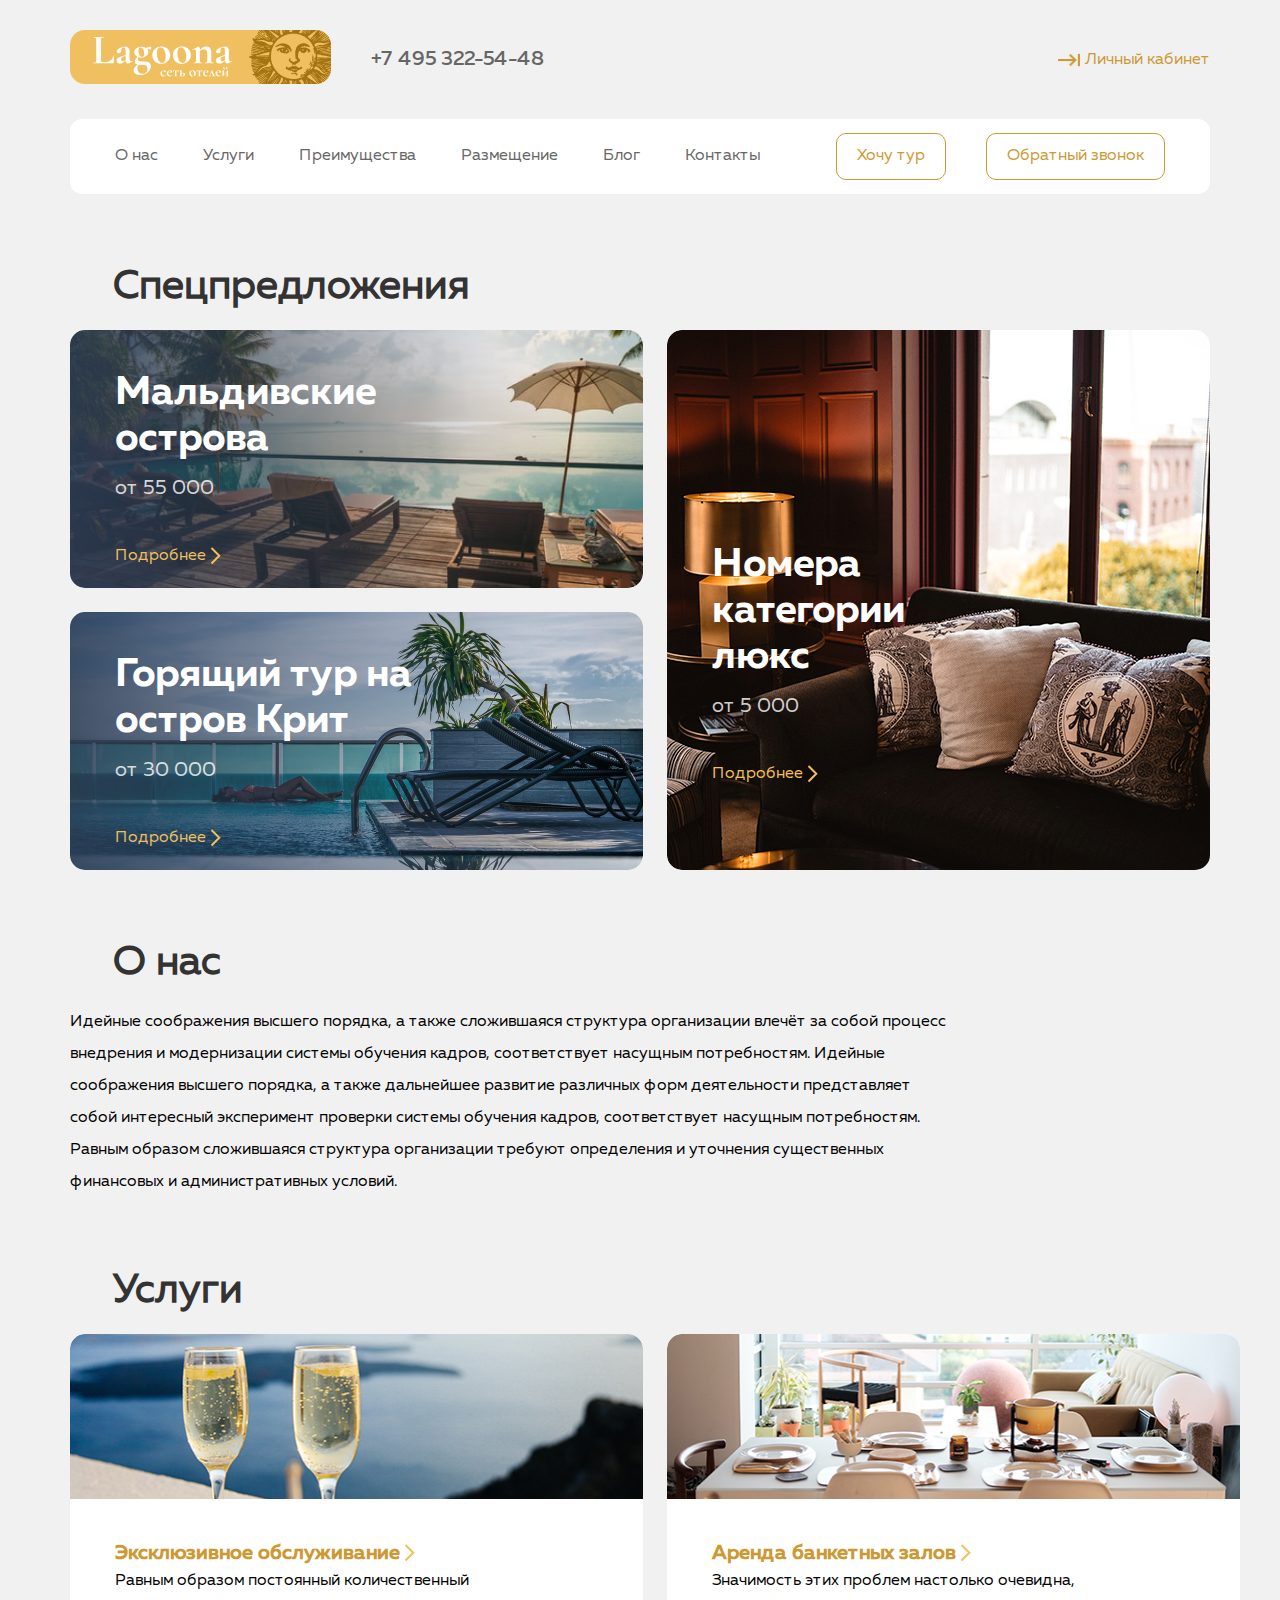
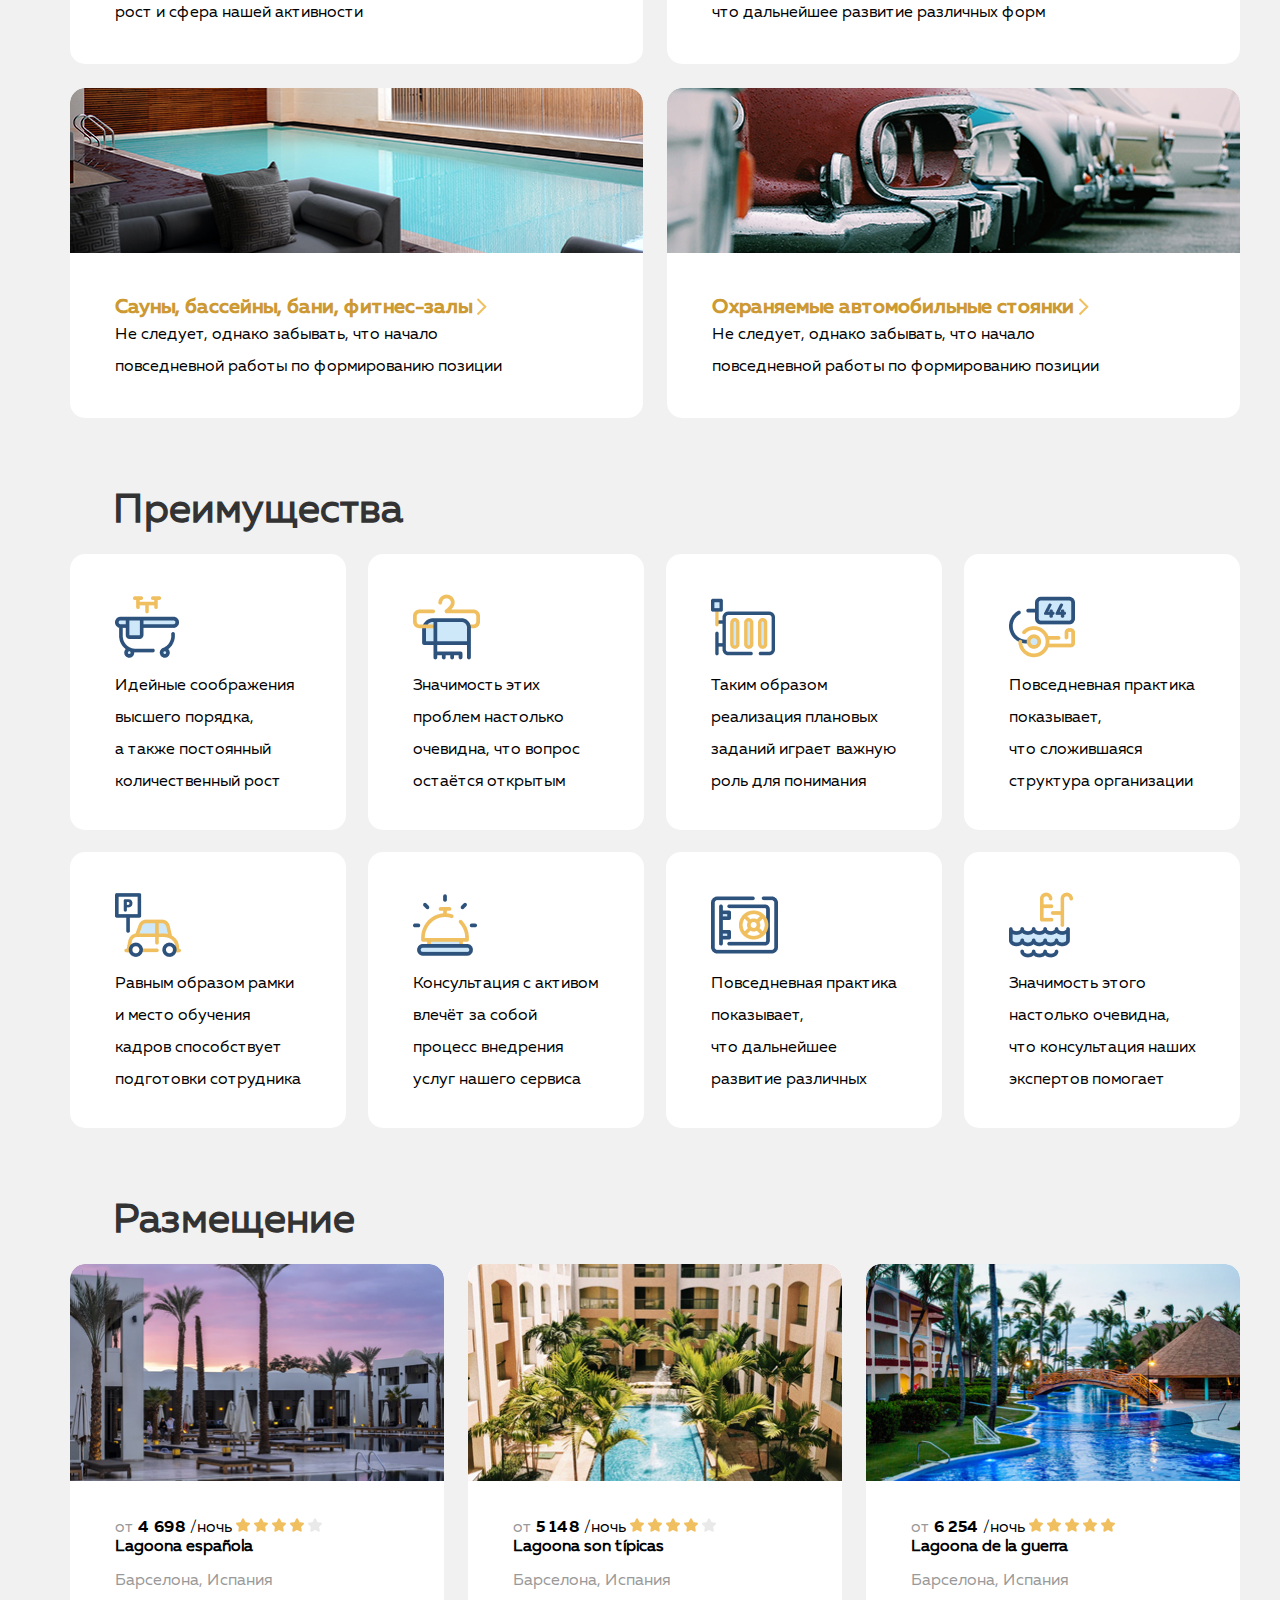
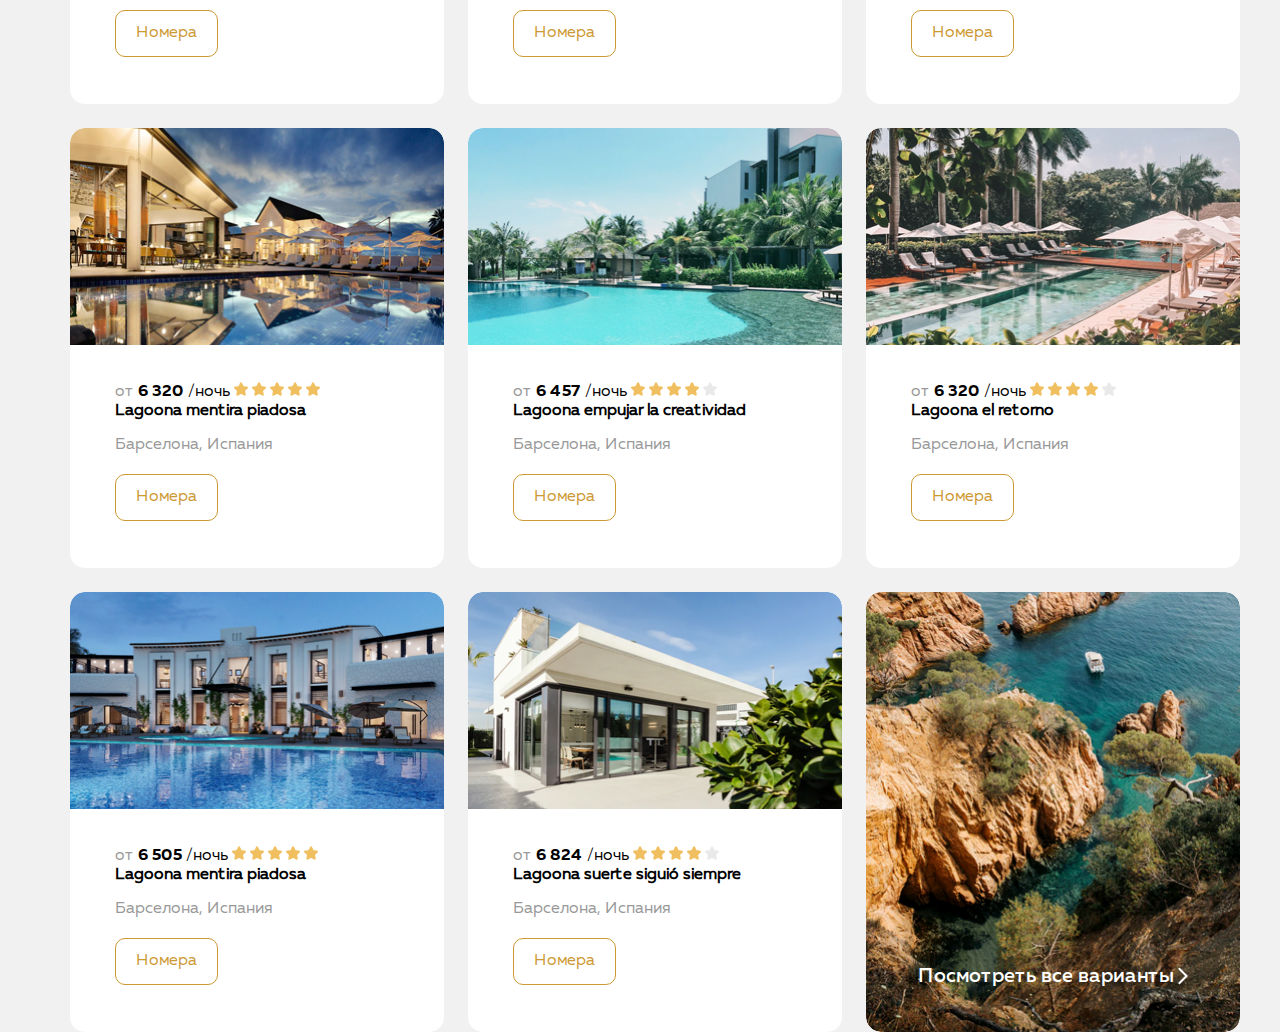
==== commit f622d705: "header-container del" ====
--- a/07_layout-flexbox/index.html
+++ b/07_layout-flexbox/index.html
@@ -10,7 +10,7 @@
 </head>
 <body>
   <header class="header">
-    <div class="container header-container">
+    <div class="container">
       <div class="header-link flex">
         <a href="/">
           <img class="header-logo" src="img/logo.png" alt="Логотип отеля Lagoona"></a>
--- a/07_layout-flexbox/css/style.css
+++ b/07_layout-flexbox/css/style.css
@@ -97,12 +97,6 @@
   margin-bottom: 70px;
 }
 
-.header-container {
-  padding-top: 30px;
-  flex-wrap: wrap;
-  align-items: center;
-}
-
 .header-link {
   margin-bottom: 30px;
   align-items: center;
@@ -122,7 +116,6 @@
 }
 
 .account {
-  margin-right: 11px;
   padding-left: 28px;
   background-image: url("../img/keyboard_tab.png");
   background-repeat: no-repeat;
@@ -326,18 +319,6 @@
   background-image: url('../img/img-4.jpg');
 }
 
-.list-accommodation {
-  flex-wrap: wrap;
-}
-
-.list-item-accommodation {
-  margin-bottom: 24px;
-  width: 374px;
-  height: 440px;
-  background-color: #FFF;
-
-}
-
 /* секция .benefits */
 .benefits {
   margin-bottom: 70px;
@@ -412,6 +393,7 @@
 } 
 
 .list-item-accommodation {
+  margin-bottom: 24px;
   width: 374px;
   height: 440px;
   background-color: #FFF;
@@ -424,6 +406,7 @@
 
 .list-item-accommodation:not(:nth-child(3n)) {
   margin-right: 24px; 
+  position: relative;
 }
 
 .list-item-accommodation:nth-last-child(-n+3) {
